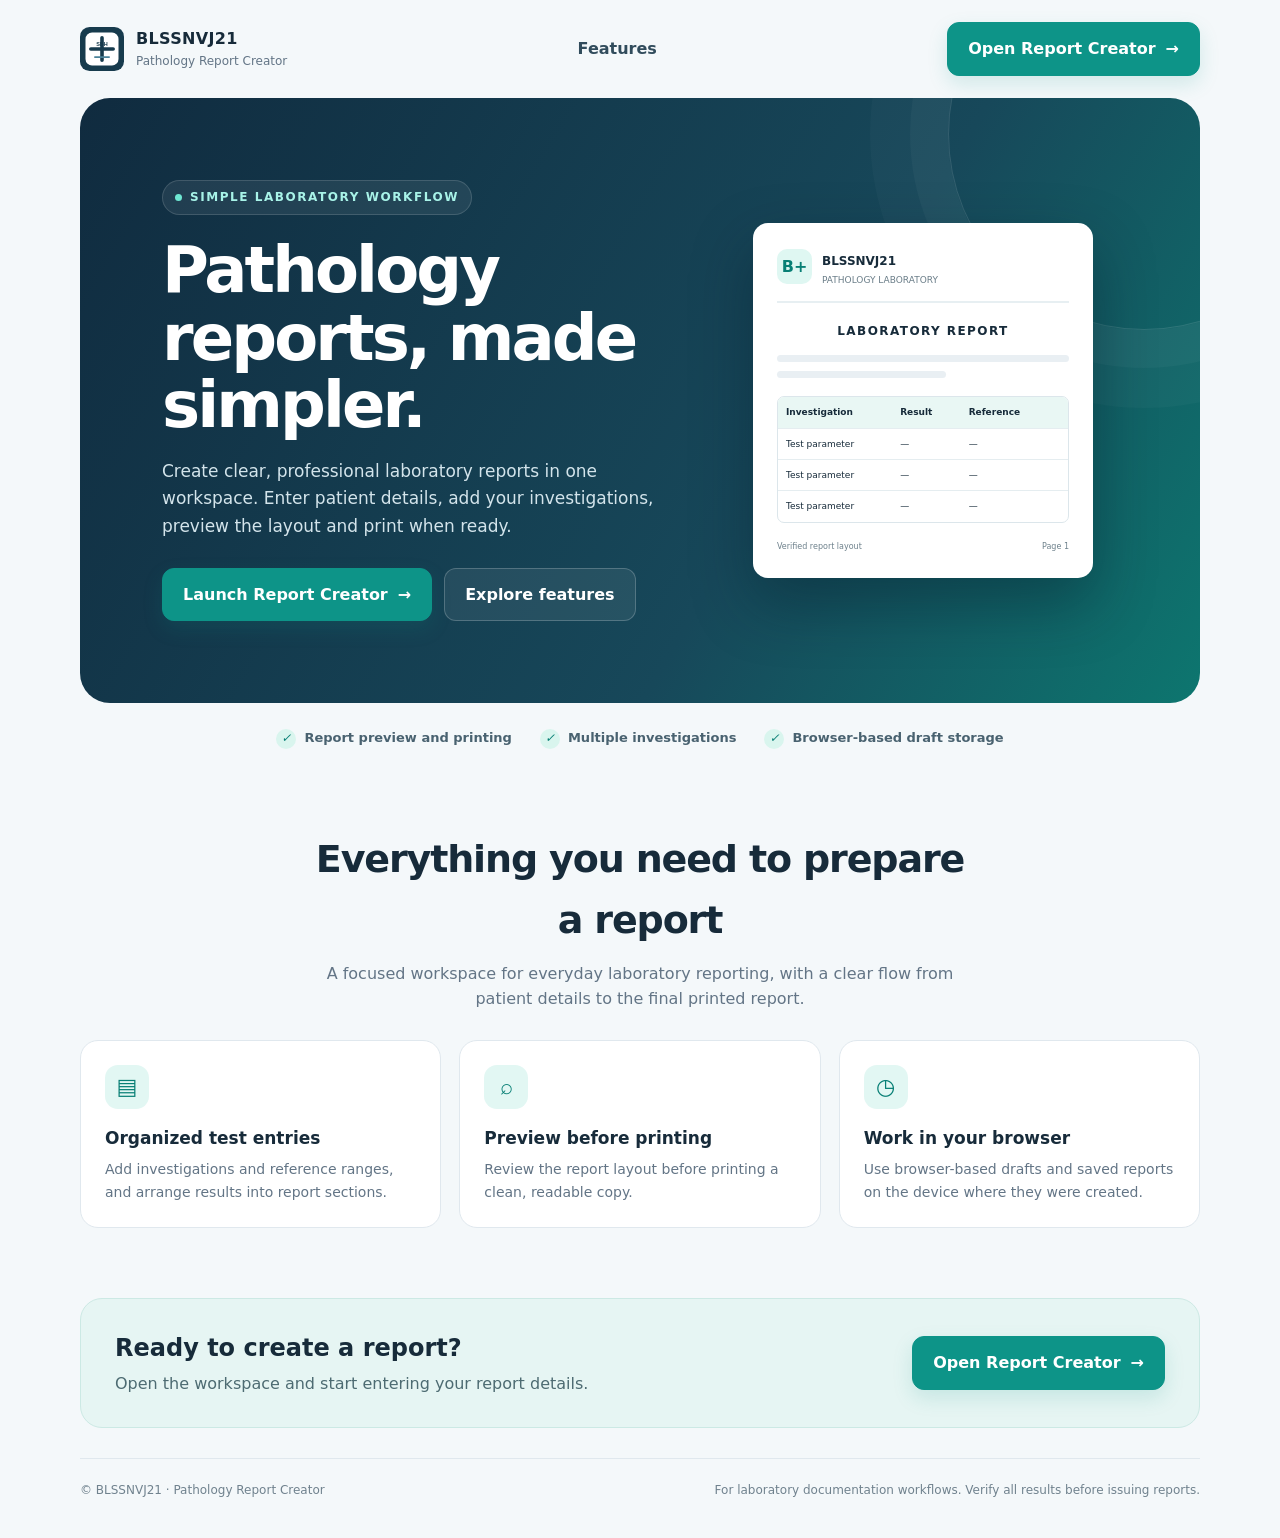
==== index.html @ 50799c84 "Convert pathology report creator to static GitHub Pages app" ====
<!DOCTYPE html>
<html lang="en">
<head>
  <meta charset="UTF-8">
  <meta name="viewport" content="width=device-width, initial-scale=1">
  <meta name="theme-color" content="#102b3f">
  <meta name="description" content="Create, preview and print professional pathology reports with BLSSNVJ21 Pathology Report Creator.">
  <title>BLSSNVJ21 Pathology | Report Creator</title>
  <link rel="icon" type="image/svg+xml" href="static/icons/icon.svg">
  <style>
    :root{color-scheme:light;--navy:#102b3f;--teal:#0d9488;--ink:#172b3a;--muted:#637586;--line:#e0e8ee;--paper:#fff;--wash:#f4f8fa}
    *{box-sizing:border-box}html{scroll-behavior:smooth}body{margin:0;background:var(--wash);color:var(--ink);font-family:Inter,ui-sans-serif,system-ui,-apple-system,"Segoe UI",sans-serif;line-height:1.6}
    a{color:inherit;text-decoration:none}.wrap{width:min(1120px,calc(100% - 40px));margin:auto}
    .nav{display:flex;align-items:center;justify-content:space-between;gap:20px;padding:22px 0}.brand{display:flex;align-items:center;gap:12px;font-weight:800;letter-spacing:.02em}.brand img{width:44px;height:44px}.brand small{display:block;font-size:12px;font-weight:500;color:var(--muted);letter-spacing:0}
    .nav-link{font-weight:650;color:#314c5c}.btn{display:inline-flex;align-items:center;justify-content:center;gap:10px;padding:13px 20px;border-radius:12px;background:var(--teal);color:#fff;font-weight:750;border:1px solid var(--teal);box-shadow:0 8px 20px #0d948826;transition:transform .15s,box-shadow .15s}.btn:hover{transform:translateY(-2px);box-shadow:0 12px 24px #0d948833}.btn.secondary{background:#fff;color:var(--navy);border-color:var(--line);box-shadow:none}
    .hero{position:relative;overflow:hidden;border-radius:30px;background:linear-gradient(120deg,#102b3f 0%,#17485a 62%,#0d766f 100%);color:#fff;padding:clamp(34px,7vw,82px);display:grid;grid-template-columns:1.15fr .85fr;gap:40px;align-items:center;min-height:460px}.hero:after{content:"";position:absolute;width:390px;height:390px;border-radius:50%;right:-140px;top:-160px;border:1px solid #ffffff20;box-shadow:0 0 0 38px #ffffff08,0 0 0 78px #ffffff06;pointer-events:none}
    .eyebrow{display:inline-flex;align-items:center;gap:8px;font-size:12px;font-weight:800;letter-spacing:.13em;text-transform:uppercase;color:#a8f3e8;background:#ffffff12;border:1px solid #ffffff24;border-radius:99px;padding:7px 12px}.eyebrow i{width:7px;height:7px;border-radius:50%;background:#6ee7d2}
    h1{font-size:clamp(38px,5.2vw,64px);line-height:1.06;letter-spacing:-.045em;margin:22px 0 18px;max-width:660px}.hero p{font-size:17px;color:#d3e4eb;max-width:570px;margin:0 0 28px}.actions{display:flex;flex-wrap:wrap;gap:12px}.hero .secondary{background:#ffffff12;color:#fff;border-color:#ffffff35}
    .visual{position:relative;z-index:1;justify-self:center;width:min(100%,340px);transform:rotate(2deg)}.report{background:#fff;color:var(--ink);border-radius:15px;padding:24px;box-shadow:0 25px 60px #061c2b66;transform:rotate(-2deg)}.report-head{display:flex;align-items:center;gap:10px;border-bottom:2px solid #e7eff2;padding-bottom:14px}.report-mark{width:35px;height:35px;border-radius:10px;background:#dff7f2;color:#087f75;display:grid;place-items:center;font-weight:900}.report-head b{font-size:12px}.report-head small{display:block;color:#6a7d88;font-size:9px}.report-title{text-align:center;font-size:12px;letter-spacing:.12em;font-weight:850;margin:19px 0 14px}.mini-line{height:7px;background:#e9eff3;border-radius:8px;margin:9px 0}.mini-line.short{width:58%}.mini-table{margin-top:18px;border:1px solid #dce6eb;border-radius:7px;overflow:hidden}.mini-row{display:grid;grid-template-columns:1fr .6fr .8fr;padding:8px;font-size:9px;border-bottom:1px solid #e5edf0}.mini-row:first-child{background:#e9f7f4;font-weight:800}.mini-row:last-child{border:0}.report-foot{display:flex;justify-content:space-between;margin-top:18px;color:#6d808b;font-size:8px}
    .trust{display:flex;flex-wrap:wrap;justify-content:center;gap:12px 28px;padding:25px 0 42px;color:#496270;font-size:13px;font-weight:650}.trust span{display:flex;align-items:center;gap:8px}.check{display:grid;place-items:center;width:20px;height:20px;border-radius:50%;background:#d9f5ee;color:#087f75;font-size:12px}
    .section{padding:38px 0 70px}.section-head{text-align:center;max-width:650px;margin:0 auto 28px}.section-head h2{font-size:clamp(27px,3vw,38px);letter-spacing:-.03em;margin:0 0 10px}.section-head p{color:var(--muted);margin:0}.features{display:grid;grid-template-columns:repeat(3,1fr);gap:18px}.feature{background:var(--paper);border:1px solid var(--line);border-radius:18px;padding:24px}.feature-icon{width:44px;height:44px;border-radius:13px;display:grid;place-items:center;background:#e2f7f3;color:#087f75;font-size:22px}.feature h3{font-size:17px;margin:16px 0 6px}.feature p{font-size:14px;color:var(--muted);margin:0}
    .cta{display:flex;align-items:center;justify-content:space-between;gap:22px;padding:30px 34px;border-radius:22px;background:#e6f5f3;border:1px solid #cce9e4}.cta h2{font-size:24px;margin:0 0 4px}.cta p{margin:0;color:#4d6b72}.footer{padding:30px 0 38px;color:#70828e;font-size:12px}.footer-inner{display:flex;justify-content:space-between;gap:15px;flex-wrap:wrap;border-top:1px solid var(--line);padding-top:22px}
    @media(max-width:760px){.hero{grid-template-columns:1fr;gap:32px}.visual{width:min(82%,310px)}.features{grid-template-columns:1fr}.trust{justify-content:flex-start}.cta{align-items:flex-start;flex-direction:column}.nav{padding:16px 0}.nav-link{display:none}}
    @media(prefers-reduced-motion:reduce){html{scroll-behavior:auto}.btn{transition:none}}
  </style>
</head>
<body>
  <div class="wrap">
    <header class="nav">
      <a class="brand" href="./" aria-label="BLSSNVJ21 home">
        <img src="static/icons/icon.svg" alt="">
        <span>BLSSNVJ21<small>Pathology Report Creator</small></span>
      </a>
      <a class="nav-link" href="#features">Features</a>
      <a class="btn" href="app.html">Open Report Creator <span aria-hidden="true">→</span></a>
    </header>
    <main>
      <section class="hero">
        <div>
          <div class="eyebrow"><i></i> Simple laboratory workflow</div>
          <h1>Pathology reports, made simpler.</h1>
          <p>Create clear, professional laboratory reports in one workspace. Enter patient details, add your investigations, preview the layout and print when ready.</p>
          <div class="actions">
            <a class="btn" href="app.html">Launch Report Creator <span aria-hidden="true">→</span></a>
            <a class="btn secondary" href="#features">Explore features</a>
          </div>
        </div>
        <div class="visual" aria-label="Illustration of a laboratory report">
          <div class="report">
            <div class="report-head"><div class="report-mark">B+</div><div><b>BLSSNVJ21</b><small>PATHOLOGY LABORATORY</small></div></div>
            <div class="report-title">LABORATORY REPORT</div>
            <div class="mini-line"></div><div class="mini-line short"></div>
            <div class="mini-table">
              <div class="mini-row"><span>Investigation</span><span>Result</span><span>Reference</span></div>
              <div class="mini-row"><span>Test parameter</span><span>—</span><span>—</span></div>
              <div class="mini-row"><span>Test parameter</span><span>—</span><span>—</span></div>
              <div class="mini-row"><span>Test parameter</span><span>—</span><span>—</span></div>
            </div>
            <div class="report-foot"><span>Verified report layout</span><span>Page 1</span></div>
          </div>
        </div>
      </section>
      <div class="trust" aria-label="Application highlights">
        <span><i class="check">✓</i> Report preview and printing</span>
        <span><i class="check">✓</i> Multiple investigations</span>
        <span><i class="check">✓</i> Browser-based draft storage</span>
      </div>
      <section class="section" id="features">
        <div class="section-head"><h2>Everything you need to prepare a report</h2><p>A focused workspace for everyday laboratory reporting, with a clear flow from patient details to the final printed report.</p></div>
        <div class="features">
          <article class="feature"><div class="feature-icon" aria-hidden="true">▤</div><h3>Organized test entries</h3><p>Add investigations and reference ranges, and arrange results into report sections.</p></article>
          <article class="feature"><div class="feature-icon" aria-hidden="true">⌕</div><h3>Preview before printing</h3><p>Review the report layout before printing a clean, readable copy.</p></article>
          <article class="feature"><div class="feature-icon" aria-hidden="true">◷</div><h3>Work in your browser</h3><p>Use browser-based drafts and saved reports on the device where they were created.</p></article>
        </div>
      </section>
      <section class="cta">
        <div><h2>Ready to create a report?</h2><p>Open the workspace and start entering your report details.</p></div>
        <a class="btn" href="app.html">Open Report Creator <span aria-hidden="true">→</span></a>
      </section>
    </main>
    <footer class="footer"><div class="footer-inner"><span>© BLSSNVJ21 · Pathology Report Creator</span><span>For laboratory documentation workflows. Verify all results before issuing reports.</span></div></footer>
  </div>
</body>
</html>
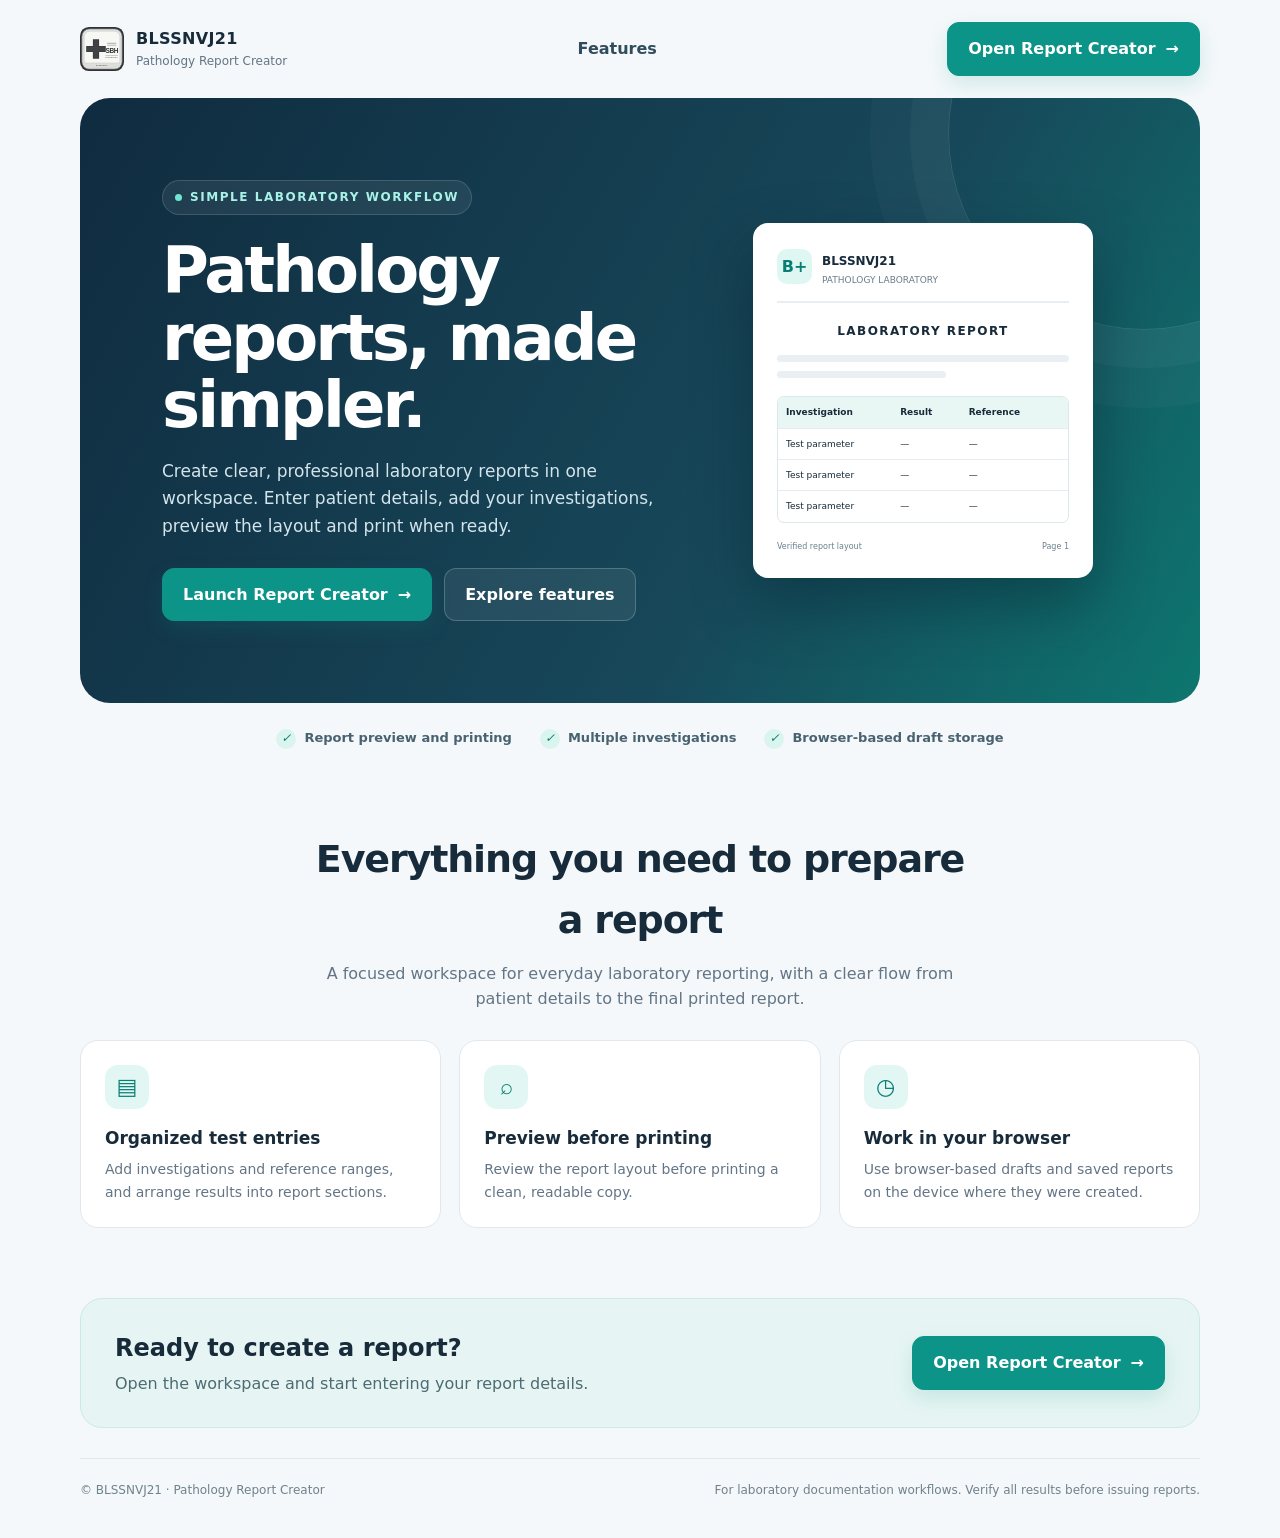
==== commit 58a379c2: "Match landing page browser theme to monochrome identity" ====
--- a/index.html
+++ b/index.html
@@ -3,7 +3,7 @@
 <head>
   <meta charset="UTF-8">
   <meta name="viewport" content="width=device-width, initial-scale=1">
-  <meta name="theme-color" content="#102b3f">
+  <meta name="theme-color" content="#303336">
   <meta name="description" content="Create, preview and print professional pathology reports with BLSSNVJ21 Pathology Report Creator.">
   <title>BLSSNVJ21 Pathology | Report Creator</title>
   <link rel="icon" type="image/svg+xml" href="static/icons/icon.svg">
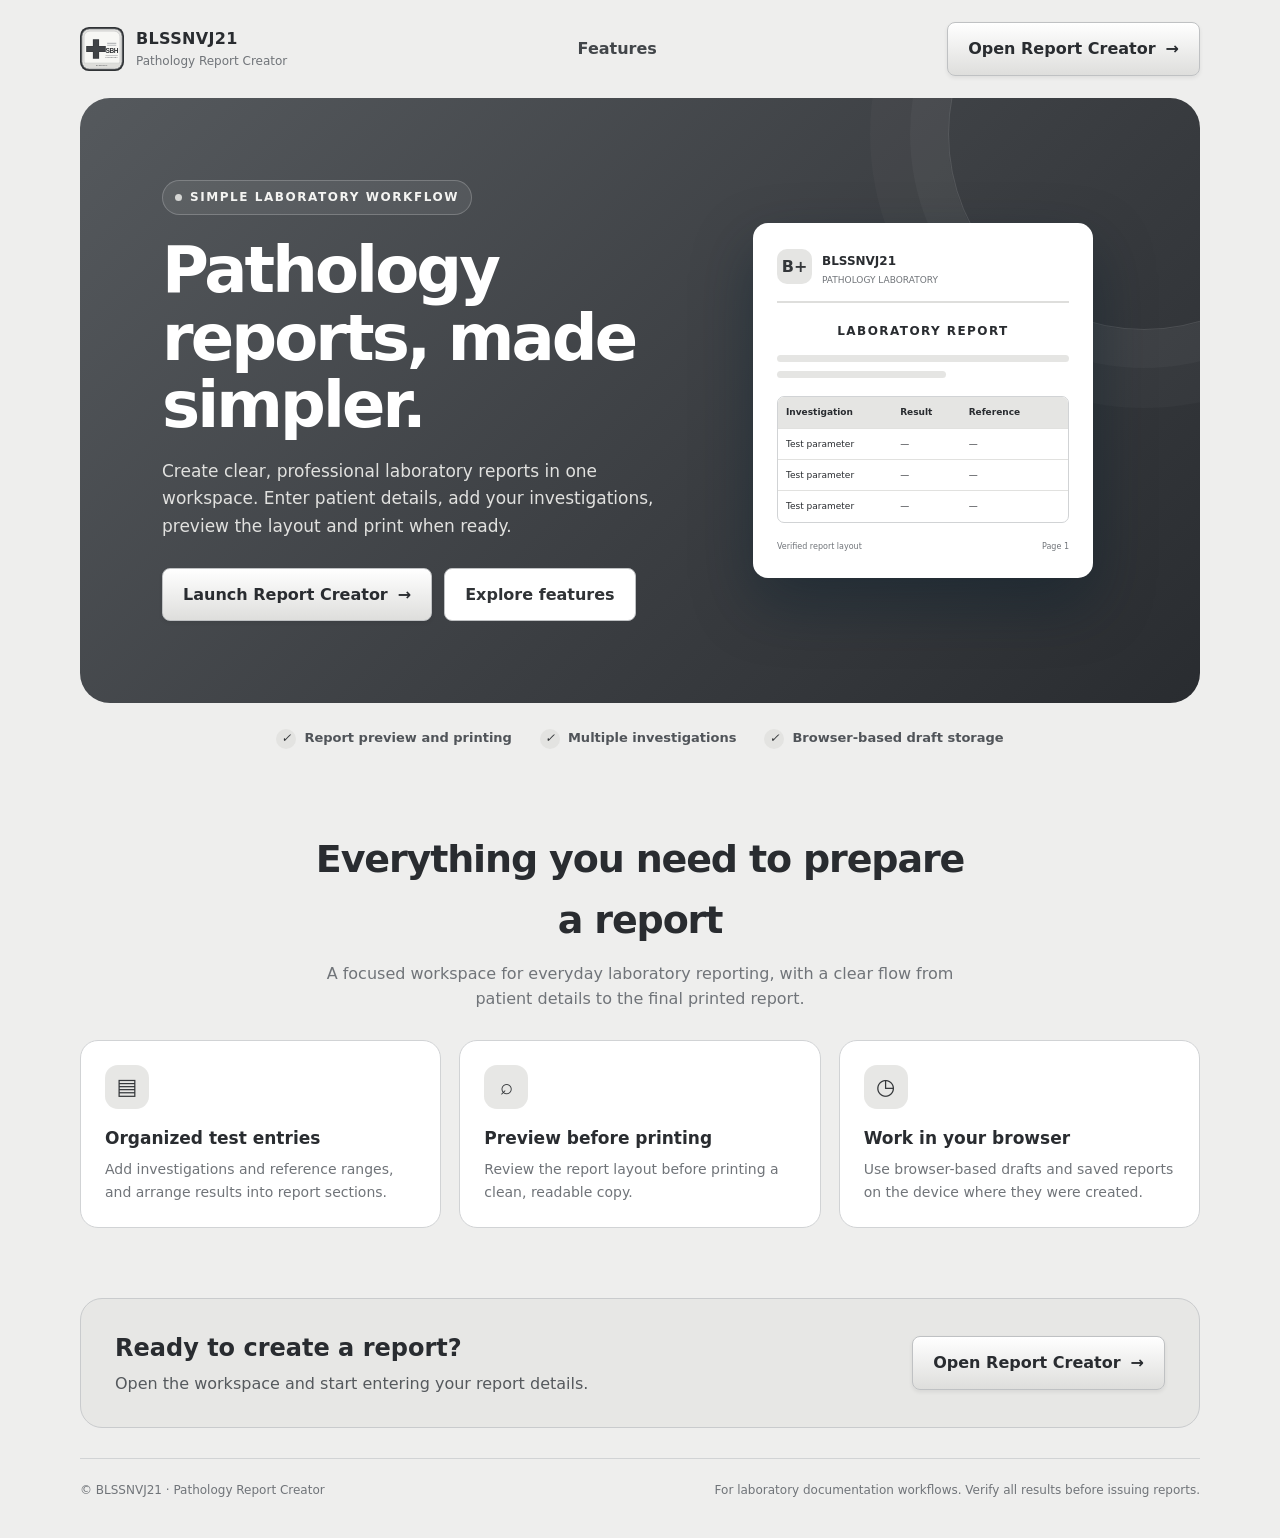
==== commit b9a71689: "Restyle landing page in matching retro grey and white theme" ====
--- a/index.html
+++ b/index.html
@@ -22,6 +22,34 @@
     .cta{display:flex;align-items:center;justify-content:space-between;gap:22px;padding:30px 34px;border-radius:22px;background:#e6f5f3;border:1px solid #cce9e4}.cta h2{font-size:24px;margin:0 0 4px}.cta p{margin:0;color:#4d6b72}.footer{padding:30px 0 38px;color:#70828e;font-size:12px}.footer-inner{display:flex;justify-content:space-between;gap:15px;flex-wrap:wrap;border-top:1px solid var(--line);padding-top:22px}
     @media(max-width:760px){.hero{grid-template-columns:1fr;gap:32px}.visual{width:min(82%,310px)}.features{grid-template-columns:1fr}.trust{justify-content:flex-start}.cta{align-items:flex-start;flex-direction:column}.nav{padding:16px 0}.nav-link{display:none}}
     @media(prefers-reduced-motion:reduce){html{scroll-behavior:auto}.btn{transition:none}}
+
+    /* Complete retro grey/white landing-page palette */
+    :root{color-scheme:light;--navy:#34373a;--teal:#666a6e;--ink:#292c30;--muted:#707479;--line:#d1d3d5;--paper:#fff;--wash:#eeeeed}
+    body{background:#eeeeed;color:#292c30}
+    .nav-link{color:#42464a}
+    .btn{background:linear-gradient(#fff,#dededc);color:#292c30;border:1px solid #bfc1c3;box-shadow:0 2px 4px #00000012;border-radius:8px}
+    .btn:hover{background:linear-gradient(#f0f0ee,#d3d4d2);color:#111;box-shadow:0 4px 9px #00000018}
+    .btn.secondary,.hero .secondary{background:#fff;color:#303336;border-color:#bfc1c3;box-shadow:none}
+    .hero{background:linear-gradient(135deg,#55595d 0%,#3b3e42 58%,#292c30 100%);color:#fff}
+    .hero p{color:#e1e1df}
+    .eyebrow{color:#f4f4f2;background:#ffffff12;border-color:#ffffff35}
+    .eyebrow i{background:#d5d6d4}
+    .report{color:#292c30}
+    .report-mark{background:#e5e5e3;color:#34373a}
+    .report-head{border-color:#dededc}
+    .report-head small,.report-foot{color:#707479}
+    .mini-line{background:#e5e5e3}
+    .mini-table{border-color:#d1d3d5}
+    .mini-row{border-color:#e1e1df}
+    .mini-row:first-child{background:#e5e5e3}
+    .trust{color:#505459}
+    .check{background:#e3e3e1;color:#34373a}
+    .feature{background:#fff;border-color:#d1d3d5}
+    .feature-icon{background:#e7e7e5;color:#34373a}
+    .cta{background:#e7e7e5;border-color:#c9cbcd}
+    .cta p{color:#55595d}
+    .footer{color:#707479}
+    @media(prefers-reduced-motion:reduce){.btn{transition:none}}
   </style>
 </head>
 <body>
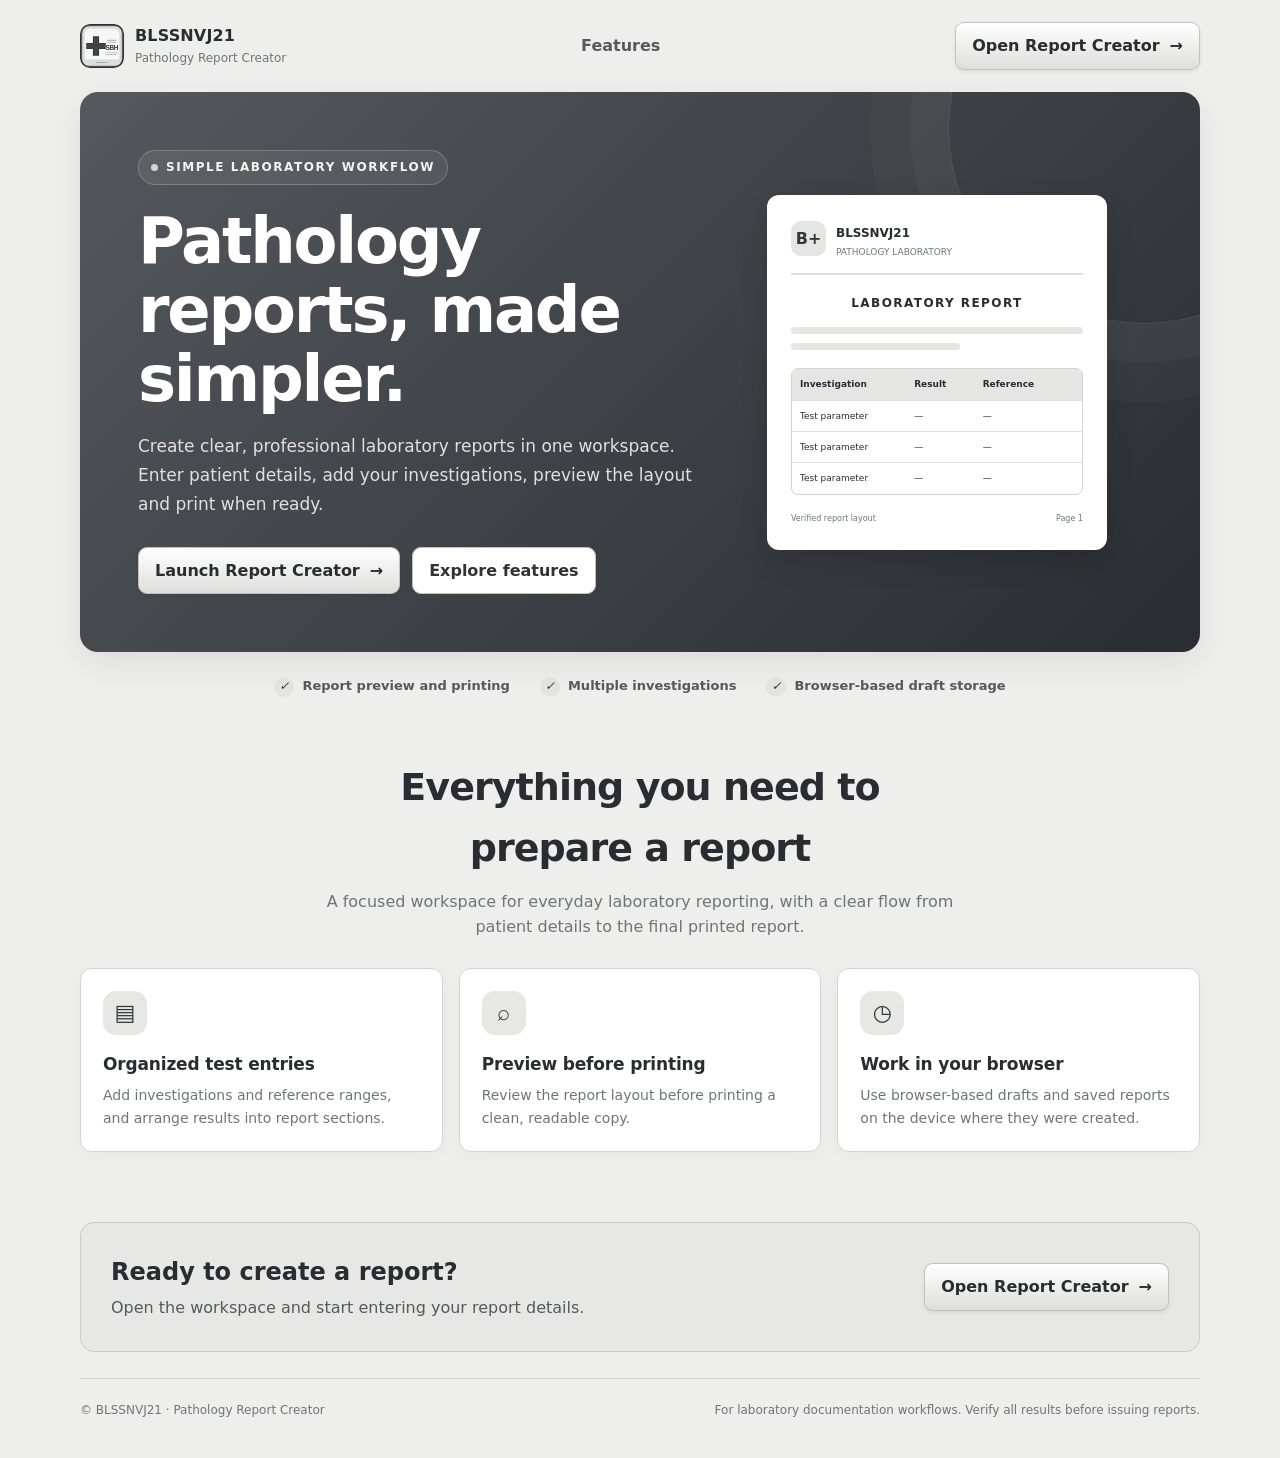
==== commit 6ff6e4a1: "Polish landing page with modern grey-white layout" ====
--- a/index.html
+++ b/index.html
@@ -50,6 +50,30 @@
     .cta p{color:#55595d}
     .footer{color:#707479}
     @media(prefers-reduced-motion:reduce){.btn{transition:none}}
+  
+    /* Modern layout details; keep the classic grey and white palette. */
+    .wrap{max-width:1200px}
+    .nav{min-height:72px;gap:18px}
+    .brand{gap:11px;font-weight:750;letter-spacing:.15px}
+    .brand img{border-radius:10px}
+    .nav-link{font-weight:600;color:#555a5e}
+    .hero{border-radius:18px;box-shadow:0 12px 32px #00000012;padding:clamp(28px,5vw,58px)}
+    .hero h1{letter-spacing:-.035em;line-height:1.08}
+    .hero p{max-width:620px;line-height:1.7}
+    .report{border-radius:12px;box-shadow:0 12px 28px #00000020}
+    .btn{min-height:42px;padding:10px 16px;border-radius:9px;font-weight:650;transition:background .16s ease,border-color .16s ease,box-shadow .16s ease}
+    .btn:hover{transform:translateY(-1px)}
+    .trust{gap:clamp(14px,3vw,30px);padding:24px 10px;color:#555a5e}
+    .section{padding-top:36px}
+    .section-head h2{letter-spacing:-.025em}
+    .features{gap:16px}
+    .feature{border-radius:12px;padding:22px;box-shadow:0 4px 16px #00000008;transition:transform .16s ease,box-shadow .16s ease}
+    .feature:hover{transform:translateY(-2px);box-shadow:0 9px 24px #00000010}
+    .feature h3{letter-spacing:-.01em}
+    .cta{border-radius:14px;padding:clamp(20px,3vw,30px)}
+    .footer{padding-top:26px}
+    @media(max-width:700px){.nav{gap:10px}.hero{border-radius:14px}.feature{padding:18px}.trust{padding:18px 4px}}
+
   </style>
 </head>
 <body>
